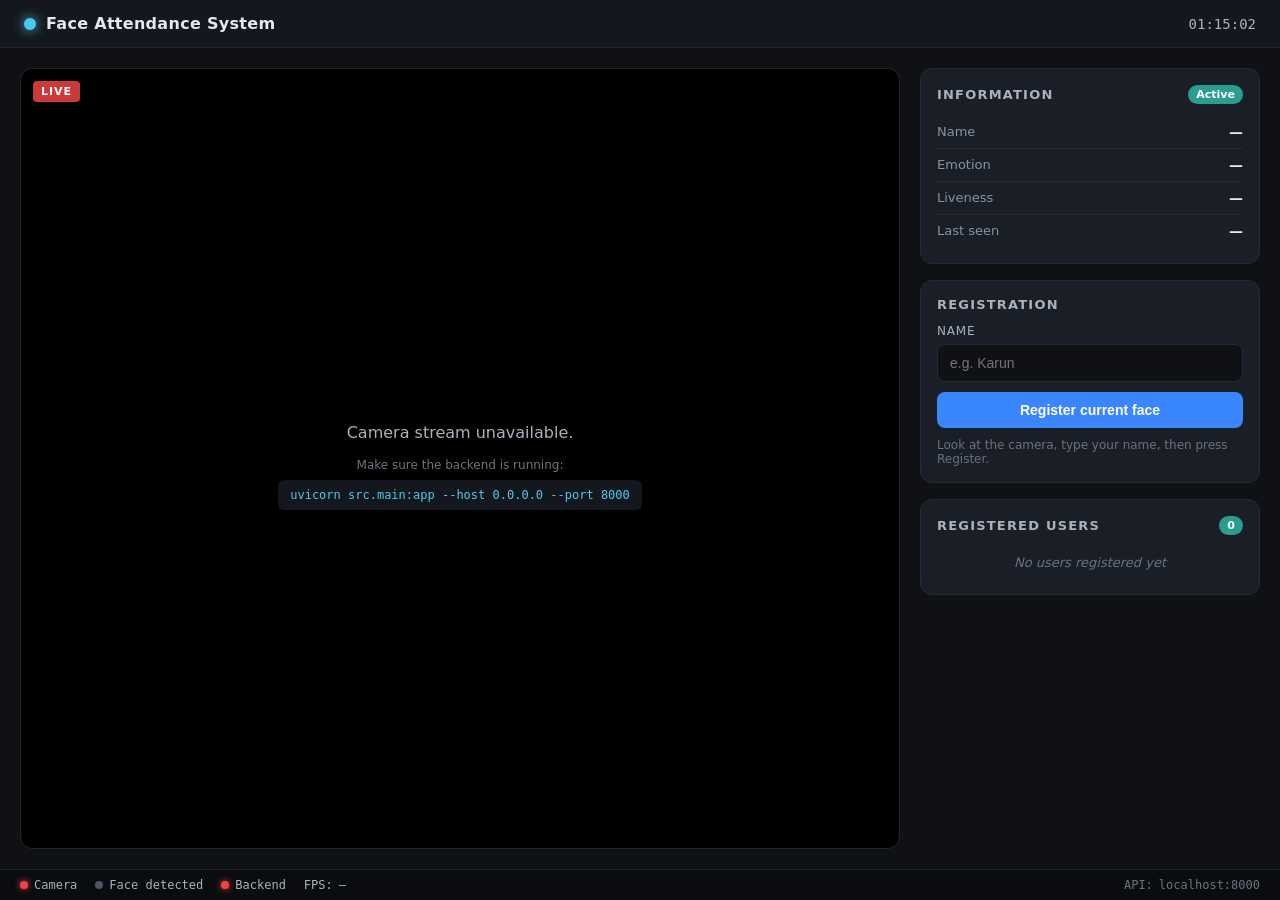
==== frontend/index.html @ 3e9fafef "Add frontend UI consuming existing FastAPI endpoints Standalone HTML/CSS/JS interface in frontend/ f" ====
<!DOCTYPE html>
<html lang="en">
<head>
    <meta charset="UTF-8" />
    <meta name="viewport" content="width=device-width, initial-scale=1.0" />
    <title>Face Attendance System</title>
    <link rel="stylesheet" href="styles.css" />
</head>
<body>
    <header class="topbar">
        <div class="brand">
            <span class="logo-dot"></span>
            <span class="brand-title">Face Attendance System</span>
        </div>
        <div class="clock" id="clock">--:--:--</div>
    </header>

    <main class="main-grid">
        <!-- Camera area -->
        <section class="camera-area">
            <div class="camera-frame">
                <img id="videoStream" alt="Live video stream" />
                <div class="camera-overlay">
                    <div class="overlay-tag" id="modeTag">LIVE</div>
                </div>
                <div class="camera-fallback" id="camFallback">
                    <p>Camera stream unavailable.</p>
                    <p class="hint">Make sure the backend is running:</p>
                    <code>uvicorn src.main:app --host 0.0.0.0 --port 8000</code>
                </div>
            </div>
        </section>

        <!-- Side panels -->
        <aside class="side-panels">
            <!-- Information panel -->
            <div class="panel">
                <div class="panel-header">
                    <h2>Information</h2>
                    <span class="panel-pill" id="statusPill">Active</span>
                </div>
                <div class="info-row">
                    <span class="info-label">Name</span>
                    <span class="info-value" id="infoName">—</span>
                </div>
                <div class="info-row">
                    <span class="info-label">Emotion</span>
                    <span class="info-value" id="infoEmotion">—</span>
                </div>
                <div class="info-row">
                    <span class="info-label">Liveness</span>
                    <span class="info-value" id="infoLiveness">—</span>
                </div>
                <div class="info-row">
                    <span class="info-label">Last seen</span>
                    <span class="info-value" id="infoTime">—</span>
                </div>
            </div>

            <!-- Registration panel -->
            <div class="panel">
                <div class="panel-header">
                    <h2>Registration</h2>
                </div>
                <label class="field-label" for="nameInput">Name</label>
                <input id="nameInput" type="text" placeholder="e.g. Karun" autocomplete="off" />
                <button id="registerBtn" class="btn btn-primary">Register current face</button>
                <p class="hint">Look at the camera, type your name, then press Register.</p>
            </div>

            <!-- Registered users -->
            <div class="panel">
                <div class="panel-header">
                    <h2>Registered users</h2>
                    <span class="panel-pill" id="userCount">0</span>
                </div>
                <ul id="userList" class="user-list">
                    <li class="empty">No users registered yet</li>
                </ul>
            </div>
        </aside>
    </main>

    <!-- Status bar -->
    <footer class="statusbar">
        <span class="status-item">
            <span class="dot dot-grey" id="dotCam"></span> Camera
        </span>
        <span class="status-item">
            <span class="dot dot-grey" id="dotFace"></span> Face detected
        </span>
        <span class="status-item">
            <span class="dot dot-grey" id="dotBackend"></span> Backend
        </span>
        <span class="status-item">
            FPS: <span id="fpsValue">—</span>
        </span>
        <span class="status-item right">
            API: <span id="apiBase">—</span>
        </span>
    </footer>

    <!-- Toast notification -->
    <div id="toast" class="toast"></div>

    <script src="config.js"></script>
    <script src="app.js"></script>
</body>
</html>
---- frontend/styles.css ----
/* ----- Reset / base ----- */
* { box-sizing: border-box; }
html, body { height: 100%; margin: 0; }

body {
    font-family: 'Segoe UI', system-ui, -apple-system, Roboto, sans-serif;
    background: #0f1115;
    color: #e6e8ed;
    display: flex;
    flex-direction: column;
    min-height: 100vh;
}

/* ----- Topbar ----- */
.topbar {
    display: flex;
    align-items: center;
    justify-content: space-between;
    padding: 14px 24px;
    background: #14171d;
    border-bottom: 1px solid #20242c;
}
.brand { display: flex; align-items: center; gap: 10px; }
.logo-dot {
    width: 12px; height: 12px; border-radius: 50%;
    background: #4cc9f0;
    box-shadow: 0 0 12px #4cc9f0;
}
.brand-title { font-size: 16px; font-weight: 600; letter-spacing: 0.3px; }
.clock {
    font-family: 'Consolas', monospace;
    color: #aab1bd;
    font-size: 14px;
}

/* ----- Main grid ----- */
.main-grid {
    flex: 1;
    display: grid;
    grid-template-columns: 1fr 340px;
    gap: 20px;
    padding: 20px;
}

/* ----- Camera ----- */
.camera-area {
    display: flex;
    align-items: center;
    justify-content: center;
}
.camera-frame {
    position: relative;
    width: 100%;
    height: 100%;
    background: #000;
    border-radius: 12px;
    overflow: hidden;
    border: 1px solid #20242c;
    display: flex;
    align-items: center;
    justify-content: center;
}
.camera-frame img {
    width: 100%;
    height: 100%;
    object-fit: contain;
    background: #000;
}
.camera-frame img.hidden { display: none; }
.camera-overlay {
    position: absolute;
    top: 12px; left: 12px;
    display: flex; gap: 8px;
}
.overlay-tag {
    background: rgba(239, 68, 68, 0.85);
    color: white;
    font-size: 11px;
    font-weight: 700;
    letter-spacing: 1px;
    padding: 4px 8px;
    border-radius: 4px;
}
.camera-fallback {
    display: none;
    text-align: center;
    color: #aab1bd;
    padding: 24px;
}
.camera-fallback.show { display: block; }
.camera-fallback code {
    display: inline-block;
    margin-top: 8px;
    padding: 8px 12px;
    background: #14171d;
    border-radius: 6px;
    color: #4cc9f0;
    font-size: 12px;
}

/* ----- Side panels ----- */
.side-panels { display: flex; flex-direction: column; gap: 16px; }

.panel {
    background: #1a1e26;
    border: 1px solid #252a34;
    border-radius: 12px;
    padding: 16px;
}
.panel-header {
    display: flex; justify-content: space-between; align-items: center;
    margin-bottom: 12px;
}
.panel-header h2 {
    margin: 0;
    font-size: 13px;
    text-transform: uppercase;
    letter-spacing: 1.2px;
    color: #aab1bd;
}
.panel-pill {
    background: #2a9d8f;
    color: white;
    font-size: 11px;
    font-weight: 700;
    padding: 3px 8px;
    border-radius: 999px;
}

/* Info panel */
.info-row {
    display: flex;
    justify-content: space-between;
    padding: 8px 0;
    border-bottom: 1px solid #252a34;
}
.info-row:last-child { border-bottom: none; }
.info-label { color: #8a92a0; font-size: 13px; }
.info-value { color: #e6e8ed; font-weight: 600; font-size: 14px; }

/* Registration */
.field-label {
    display: block;
    font-size: 12px;
    color: #aab1bd;
    margin-bottom: 6px;
    text-transform: uppercase;
    letter-spacing: 0.8px;
}
input[type="text"] {
    width: 100%;
    padding: 10px 12px;
    background: #0f1115;
    color: #e6e8ed;
    border: 1px solid #252a34;
    border-radius: 8px;
    font-size: 14px;
    outline: none;
    transition: border-color 0.15s;
}
input[type="text"]:focus { border-color: #4cc9f0; }

.btn {
    width: 100%;
    padding: 10px 12px;
    margin-top: 10px;
    border: none;
    border-radius: 8px;
    font-size: 14px;
    font-weight: 600;
    cursor: pointer;
    transition: transform 0.05s, background 0.15s;
}
.btn:active { transform: scale(0.98); }
.btn:disabled { opacity: 0.6; cursor: not-allowed; }
.btn-primary {
    background: #3a86ff;
    color: white;
}
.btn-primary:hover:not(:disabled) { background: #2c6fe0; }
.btn-danger {
    background: transparent;
    color: #ef4444;
    border: 1px solid #ef4444;
    padding: 4px 10px;
    font-size: 12px;
    margin: 0;
    width: auto;
}
.btn-danger:hover { background: rgba(239, 68, 68, 0.1); }

.hint {
    color: #6b7280;
    font-size: 12px;
    margin: 10px 0 0 0;
}

/* User list */
.user-list { list-style: none; margin: 0; padding: 0; }
.user-list li {
    display: flex; justify-content: space-between; align-items: center;
    padding: 8px 4px;
    border-bottom: 1px solid #252a34;
    font-size: 14px;
}
.user-list li:last-child { border-bottom: none; }
.user-list li.empty {
    color: #6b7280; justify-content: center;
    font-style: italic; font-size: 13px;
}

/* ----- Status bar ----- */
.statusbar {
    display: flex;
    align-items: center;
    gap: 18px;
    padding: 8px 20px;
    background: #0a0c10;
    border-top: 1px solid #20242c;
    font-size: 12px;
    color: #aab1bd;
    font-family: 'Consolas', monospace;
}
.status-item { display: flex; align-items: center; gap: 6px; }
.status-item.right { margin-left: auto; color: #6b7280; }
.dot {
    width: 8px; height: 8px; border-radius: 50%;
    display: inline-block;
}
.dot-green { background: #22c55e; box-shadow: 0 0 6px #22c55e; }
.dot-red   { background: #ef4444; box-shadow: 0 0 6px #ef4444; }
.dot-grey  { background: #4b5563; }

/* ----- Toast ----- */
.toast {
    position: fixed;
    top: 24px; left: 50%;
    transform: translateX(-50%) translateY(-30px);
    background: #3a86ff;
    color: white;
    padding: 10px 18px;
    border-radius: 8px;
    font-weight: 600;
    box-shadow: 0 10px 30px rgba(0,0,0,0.4);
    opacity: 0;
    pointer-events: none;
    transition: opacity 0.2s, transform 0.2s;
    z-index: 1000;
}
.toast.show {
    opacity: 1;
    transform: translateX(-50%) translateY(0);
}
.toast.ok    { background: #2a9d8f; }
.toast.warn  { background: #f59e0b; }
.toast.error { background: #ef4444; }
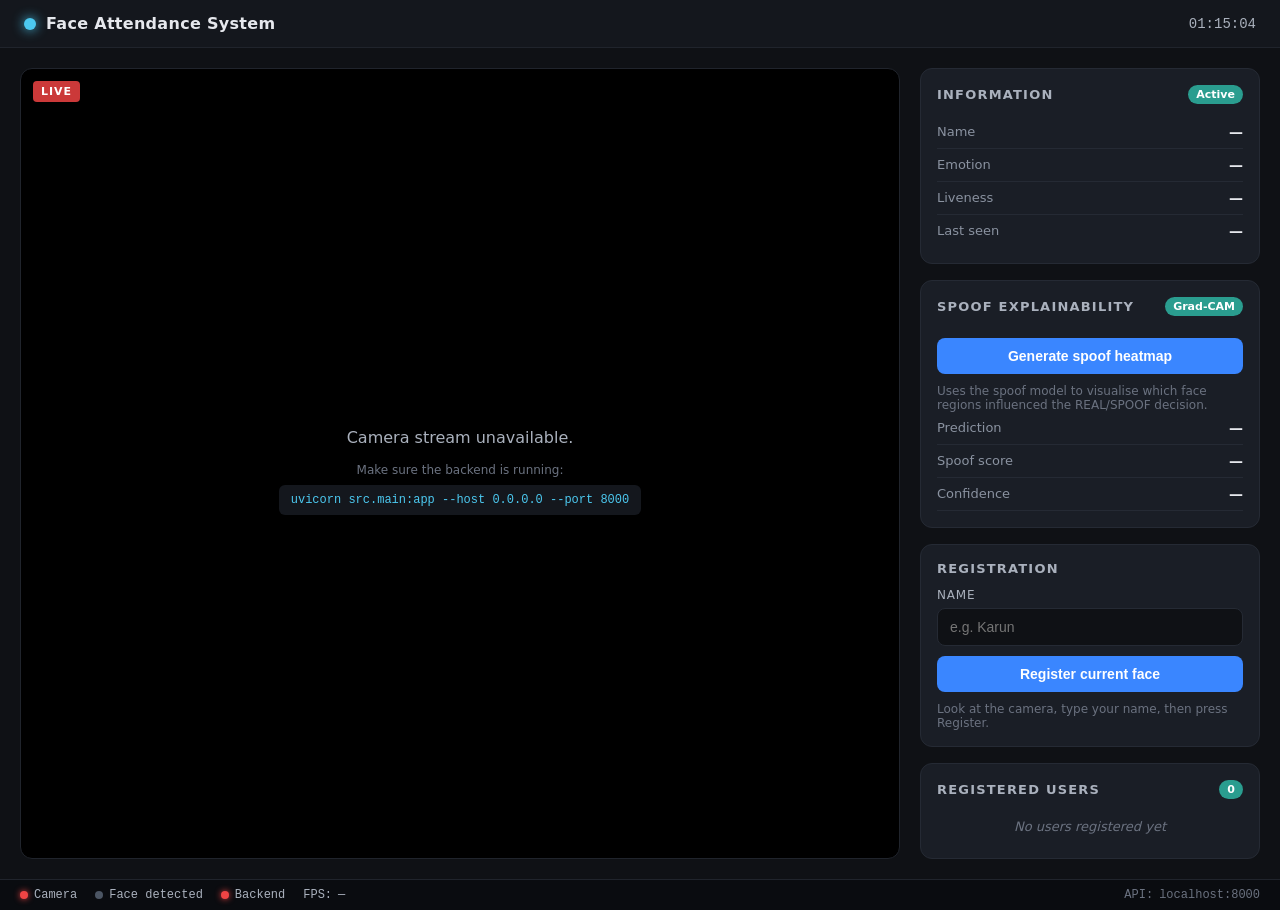
==== commit b694a15f: "Integrate Grad-CAM spoof explainability feature" ====
--- a/frontend/index.html
+++ b/frontend/index.html
@@ -57,6 +57,42 @@
                 </div>
             </div>
 
+            <!-- Spoof Explainability panel -->
+            <div class="panel">
+                <div class="panel-header">
+                    <h2>Spoof Explainability</h2>
+                    <span class="panel-pill">Grad-CAM</span>
+                </div>
+
+                <button id="explainSpoofBtn" class="btn btn-primary">
+                    Generate spoof heatmap
+                </button>
+
+                <p class="hint">
+                    Uses the spoof model to visualise which face regions influenced the REAL/SPOOF decision.
+                </p>
+
+                <div class="info-row">
+                    <span class="info-label">Prediction</span>
+                    <span class="info-value" id="spoofPrediction">—</span>
+                </div>
+                <div class="info-row">
+                    <span class="info-label">Spoof score</span>
+                    <span class="info-value" id="spoofScore">—</span>
+                </div>
+                <div class="info-row">
+                    <span class="info-label">Confidence</span>
+                    <span class="info-value" id="spoofConfidence">—</span>
+                </div>
+
+                <img
+                    id="spoofHeatmapImage"
+                    src=""
+                    alt="Spoof Grad-CAM heatmap"
+                    style="width: 100%; display: none; margin-top: 12px; border-radius: 12px;"
+                />
+            </div>
+
             <!-- Registration panel -->
             <div class="panel">
                 <div class="panel-header">
@@ -106,4 +142,4 @@
     <script src="config.js"></script>
     <script src="app.js"></script>
 </body>
-</html>
+</html>
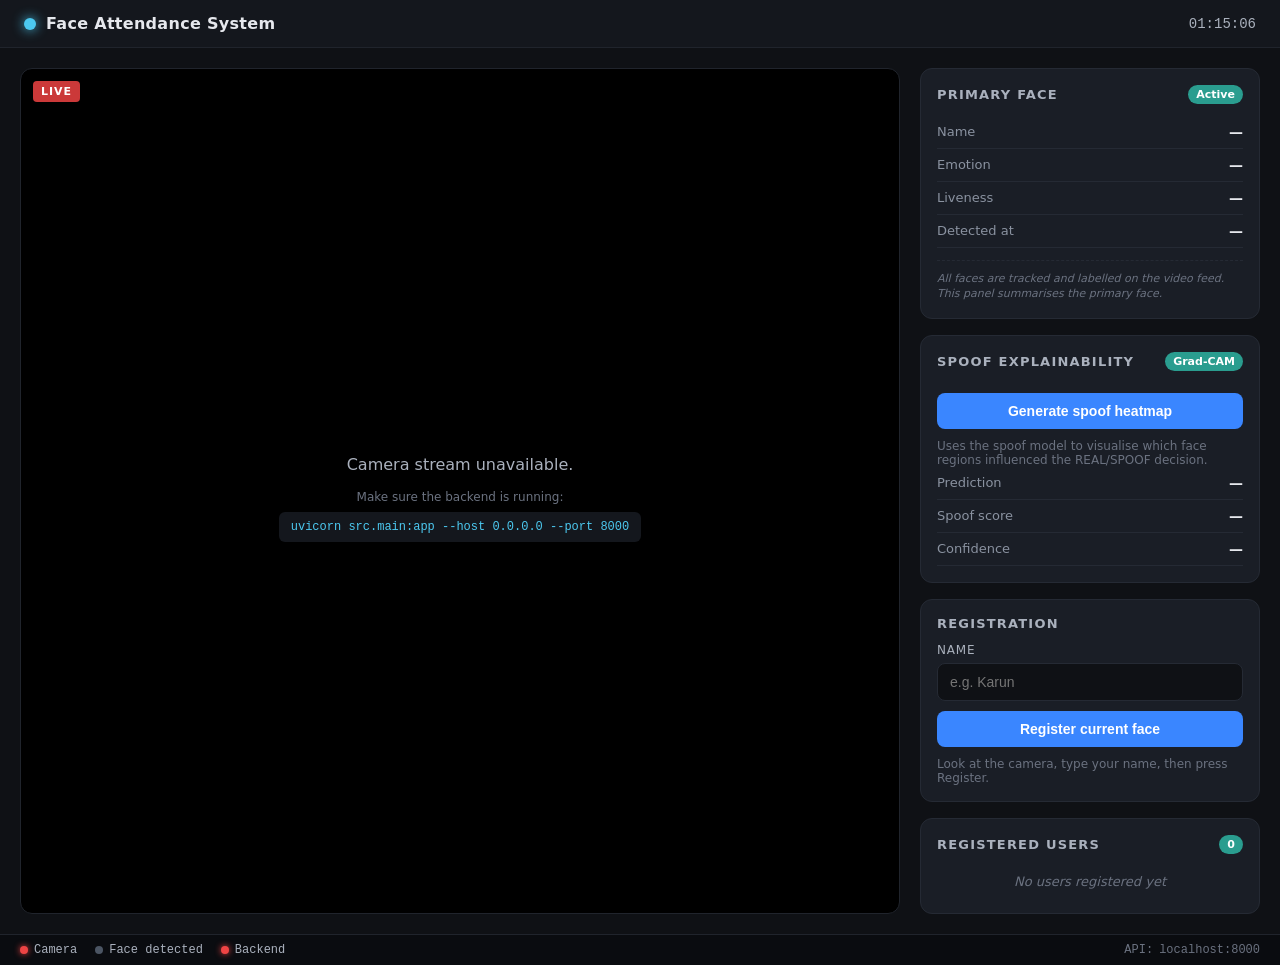
==== commit b0d5e689: "Frontend v2: address Aston's feedback - Rename "Information" panel to "Primary Face" and add a note " ====
--- a/frontend/index.html
+++ b/frontend/index.html
@@ -36,7 +36,7 @@
             <!-- Information panel -->
             <div class="panel">
                 <div class="panel-header">
-                    <h2>Information</h2>
+                    <h2>Primary Face</h2>
                     <span class="panel-pill" id="statusPill">Active</span>
                 </div>
                 <div class="info-row">
@@ -52,9 +52,12 @@
                     <span class="info-value" id="infoLiveness">—</span>
                 </div>
                 <div class="info-row">
-                    <span class="info-label">Last seen</span>
+                    <span class="info-label">Detected at</span>
                     <span class="info-value" id="infoTime">—</span>
                 </div>
+                <p class="panel-hint">
+                    All faces are tracked and labelled on the video feed. This panel summarises the primary face.
+                </p>
             </div>
 
             <!-- Spoof Explainability panel -->
@@ -128,9 +131,6 @@
         <span class="status-item">
             <span class="dot dot-grey" id="dotBackend"></span> Backend
         </span>
-        <span class="status-item">
-            FPS: <span id="fpsValue">—</span>
-        </span>
         <span class="status-item right">
             API: <span id="apiBase">—</span>
         </span>
--- a/frontend/styles.css
+++ b/frontend/styles.css
@@ -194,6 +194,15 @@
     font-size: 12px;
     margin: 10px 0 0 0;
 }
+.panel-hint {
+    color: #6b7280;
+    font-size: 11px;
+    line-height: 1.4;
+    margin: 12px 0 0 0;
+    padding-top: 10px;
+    border-top: 1px dashed #252a34;
+    font-style: italic;
+}
 
 /* User list */
 .user-list { list-style: none; margin: 0; padding: 0; }
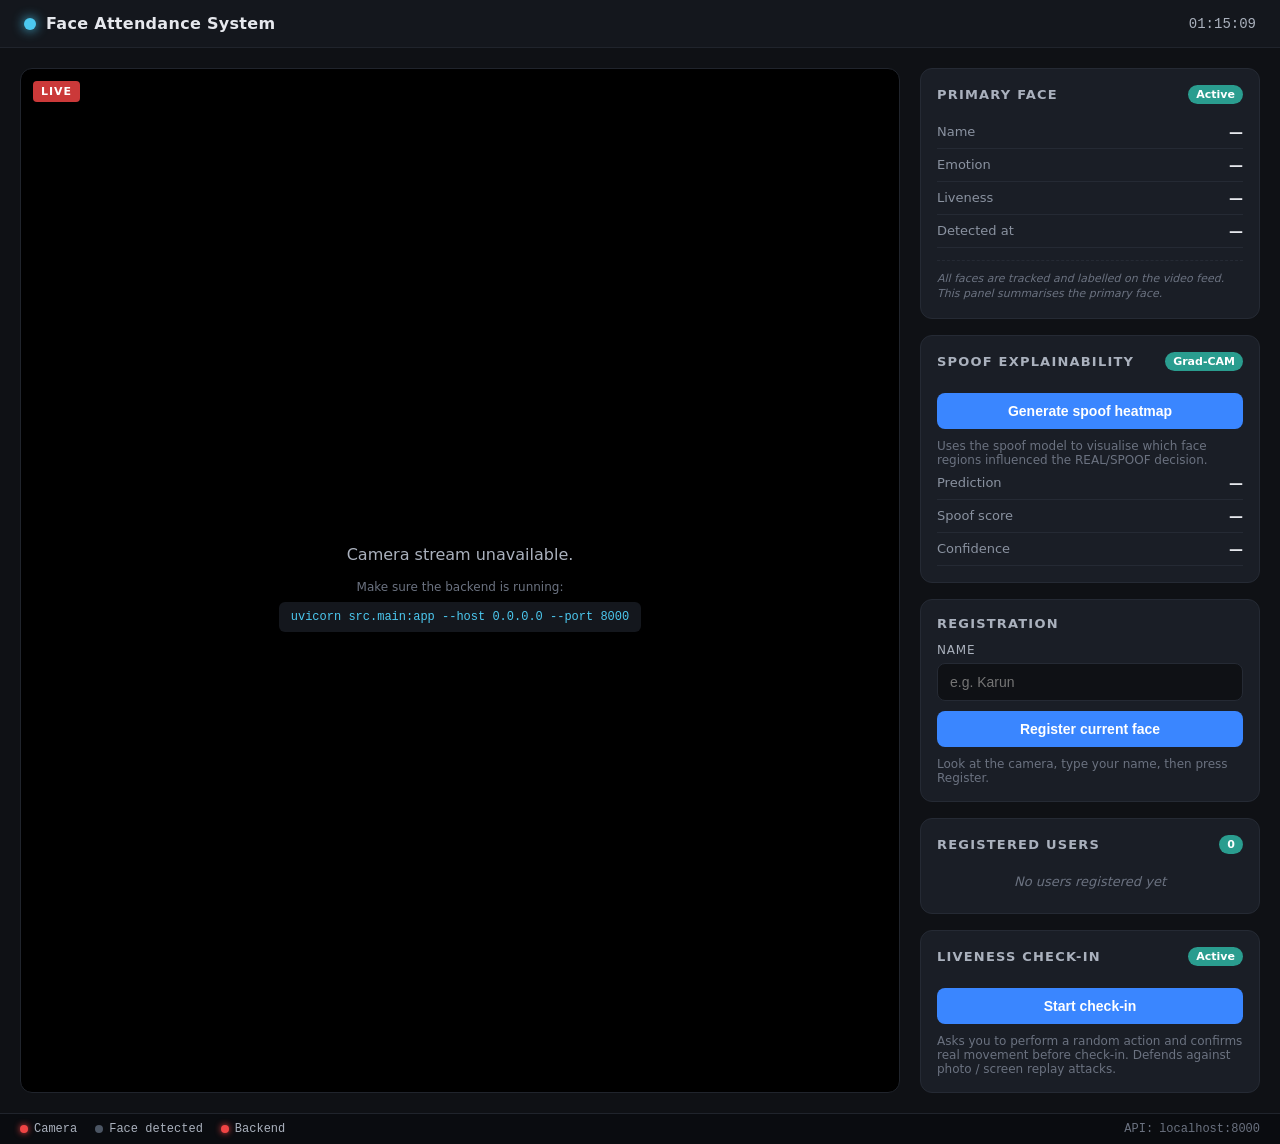
==== commit c0298aef: "Add active liveness challenge innovation feature Interactive anti-replay liveness check that runs al" ====
--- a/frontend/index.html
+++ b/frontend/index.html
@@ -141,5 +141,6 @@
 
     <script src="config.js"></script>
     <script src="app.js"></script>
+    <script src="liveness-challenge.js"></script>
 </body>
 </html>
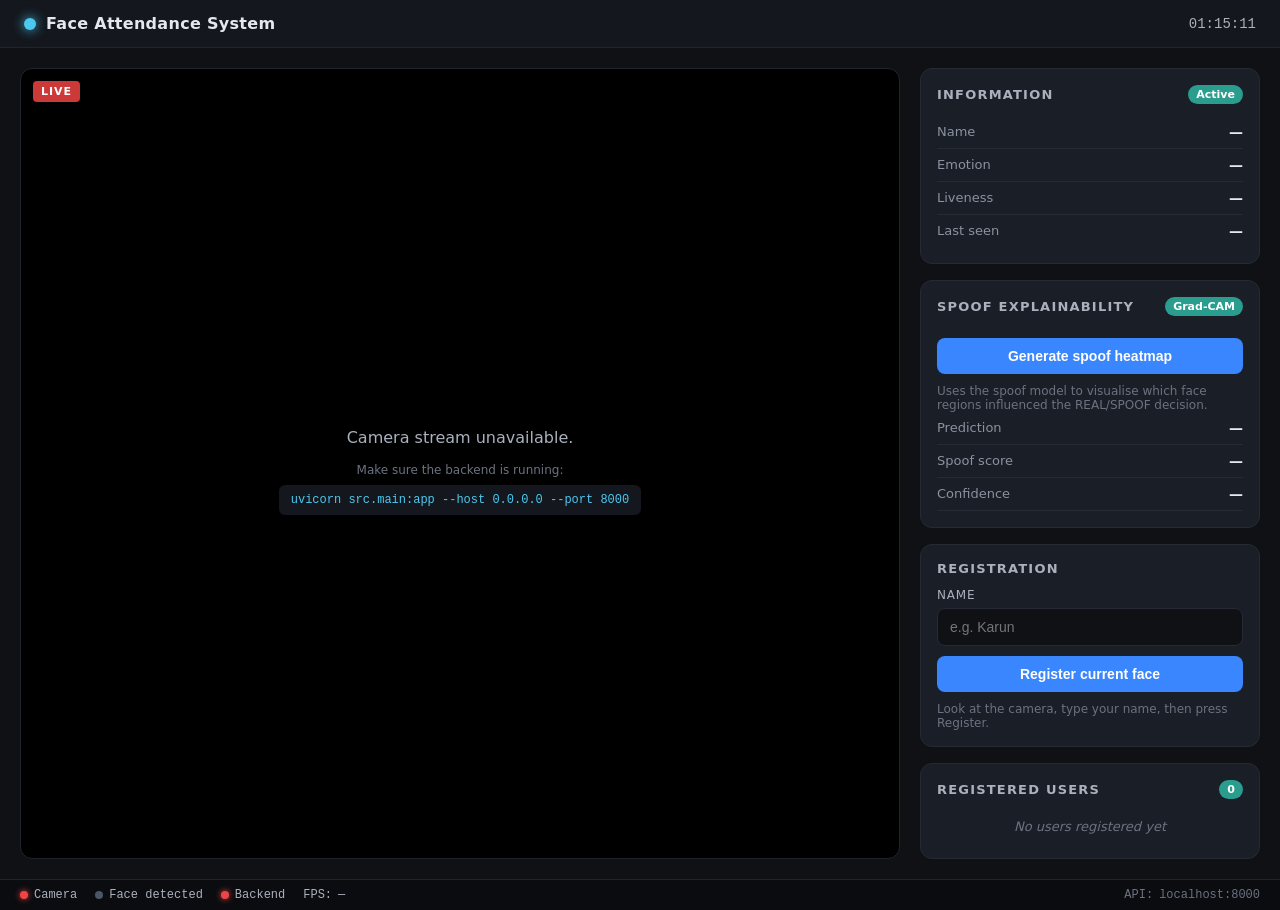
==== commit d3064aa9: "tried to bring main into my branch" ====
--- a/frontend/index.html
+++ b/frontend/index.html
@@ -36,7 +36,7 @@
             <!-- Information panel -->
             <div class="panel">
                 <div class="panel-header">
-                    <h2>Primary Face</h2>
+                    <h2>Information</h2>
                     <span class="panel-pill" id="statusPill">Active</span>
                 </div>
                 <div class="info-row">
@@ -52,12 +52,9 @@
                     <span class="info-value" id="infoLiveness">—</span>
                 </div>
                 <div class="info-row">
-                    <span class="info-label">Detected at</span>
+                    <span class="info-label">Last seen</span>
                     <span class="info-value" id="infoTime">—</span>
                 </div>
-                <p class="panel-hint">
-                    All faces are tracked and labelled on the video feed. This panel summarises the primary face.
-                </p>
             </div>
 
             <!-- Spoof Explainability panel -->
@@ -131,6 +128,9 @@
         <span class="status-item">
             <span class="dot dot-grey" id="dotBackend"></span> Backend
         </span>
+        <span class="status-item">
+            FPS: <span id="fpsValue">—</span>
+        </span>
         <span class="status-item right">
             API: <span id="apiBase">—</span>
         </span>
@@ -141,6 +141,5 @@
 
     <script src="config.js"></script>
     <script src="app.js"></script>
-    <script src="liveness-challenge.js"></script>
 </body>
 </html>
--- a/frontend/styles.css
+++ b/frontend/styles.css
@@ -194,15 +194,6 @@
     font-size: 12px;
     margin: 10px 0 0 0;
 }
-.panel-hint {
-    color: #6b7280;
-    font-size: 11px;
-    line-height: 1.4;
-    margin: 12px 0 0 0;
-    padding-top: 10px;
-    border-top: 1px dashed #252a34;
-    font-style: italic;
-}
 
 /* User list */
 .user-list { list-style: none; margin: 0; padding: 0; }
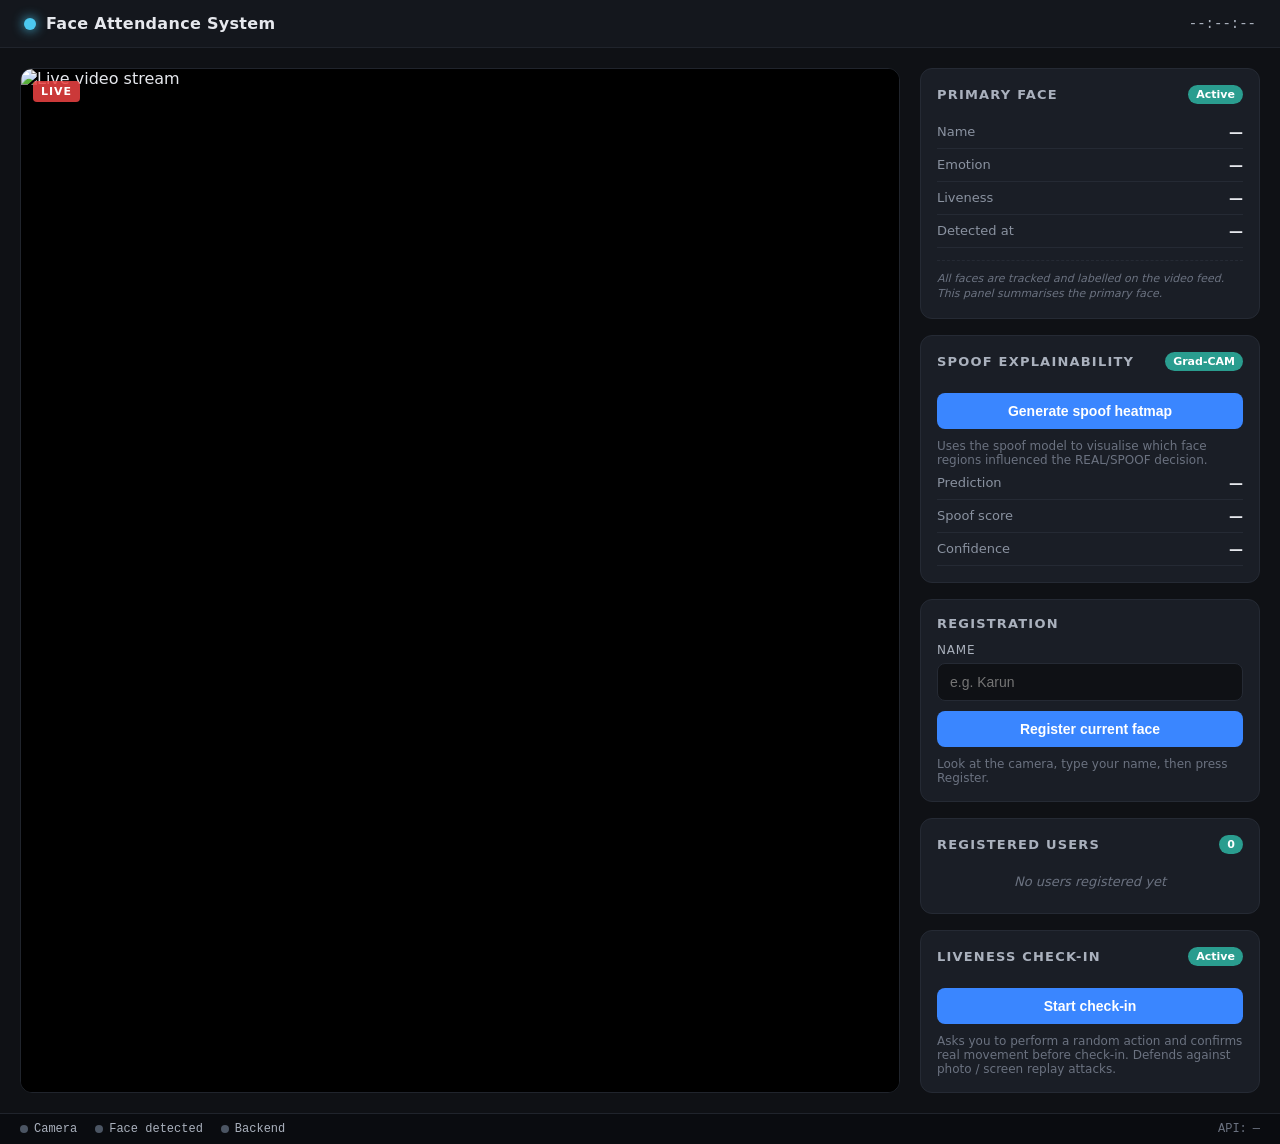
==== commit 23774529: "Merge branch 'main' into Sanija" ====
--- a/frontend/index.html
+++ b/frontend/index.html
@@ -36,7 +36,7 @@
             <!-- Information panel -->
             <div class="panel">
                 <div class="panel-header">
-                    <h2>Information</h2>
+                    <h2>Primary Face</h2>
                     <span class="panel-pill" id="statusPill">Active</span>
                 </div>
                 <div class="info-row">
@@ -52,9 +52,12 @@
                     <span class="info-value" id="infoLiveness">—</span>
                 </div>
                 <div class="info-row">
-                    <span class="info-label">Last seen</span>
+                    <span class="info-label">Detected at</span>
                     <span class="info-value" id="infoTime">—</span>
                 </div>
+                <p class="panel-hint">
+                    All faces are tracked and labelled on the video feed. This panel summarises the primary face.
+                </p>
             </div>
 
             <!-- Spoof Explainability panel -->
@@ -128,9 +131,6 @@
         <span class="status-item">
             <span class="dot dot-grey" id="dotBackend"></span> Backend
         </span>
-        <span class="status-item">
-            FPS: <span id="fpsValue">—</span>
-        </span>
         <span class="status-item right">
             API: <span id="apiBase">—</span>
         </span>
@@ -141,5 +141,6 @@
 
     <script src="config.js"></script>
     <script src="app.js"></script>
+    <script src="liveness-challenge.js"></script>
 </body>
 </html>
--- a/frontend/styles.css
+++ b/frontend/styles.css
@@ -194,6 +194,15 @@
     font-size: 12px;
     margin: 10px 0 0 0;
 }
+.panel-hint {
+    color: #6b7280;
+    font-size: 11px;
+    line-height: 1.4;
+    margin: 12px 0 0 0;
+    padding-top: 10px;
+    border-top: 1px dashed #252a34;
+    font-style: italic;
+}
 
 /* User list */
 .user-list { list-style: none; margin: 0; padding: 0; }
